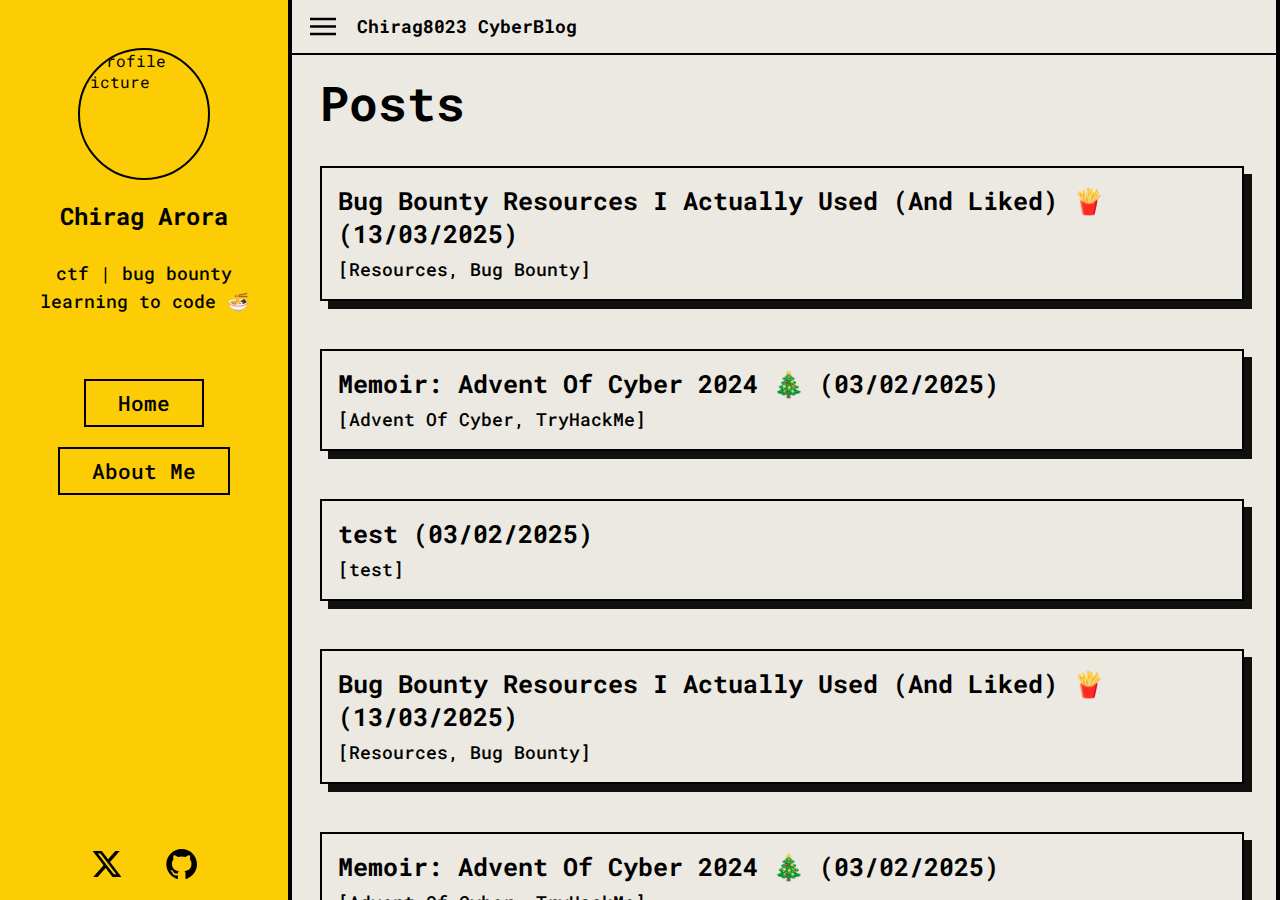
==== index.html @ 1779d4e7 "first commit" ====
<!DOCTYPE html>
<html lang="en">

<head>
    <meta charset="UTF-8">
    <meta name="viewport" content="width=device-width, initial-scale=1.0">
    <title>Chirag8023 CyberBlog</title>
    <link rel="icon" href="/assets/images/favicon.ico" type="image/x-icon">
    <link rel="stylesheet" href="https://fonts.googleapis.com/css2?family=Roboto+Mono:ital,wght@0,100..700;1,100..700&display=swap">
    <link rel="stylesheet" href="/assets/style.css">
</head>

<body>
    <div class="container">
        <aside class="sidebar">
            <img src="https://avatars.githubusercontent.com/u/84070677?v=4" alt="Profile Picture" class="profile-pic">
            <h2>Chirag Arora</h2>
            <p>ctf | bug bounty <br> learning to code 🍜</p>
            <nav>
                <ul>
                    <li><a href="/">Home</a></li>
                    <li><a href="/aboutme/">About Me</a></li>
                </ul>
            </nav>
            <div class="social-links">
                <a href="https://x.com/Chirag8023" target="_blank"><img src="/assets/images/x.svg"></a>
                <a href="https://github.com/Chirag8023" target="_blank"><img src="/assets/images/github.svg"></a>
            </div>
        </aside>

        <main class="content">
            <div class="header">
                <button class="burger-btn" onclick="toggleSidebar()"><img src="/assets/images/hamburger.svg" style="width: 1.6rem;"></button>
                Chirag8023 CyberBlog
            </div>
            <div class="main-content">
                <h1 style="font-size: 3rem; margin: 0;" id="main-content-heading">Posts</h1>
                <ul id="posts-list"></ul>
                <div id="post-content"></div>
                <div id="pagination"></div>

                <footer>
                    <span style="font-size: 22px;">©</span> 2025 Made with ♥️ by Chirag Arora
                </footer>
            </div>
        </main>
    </div>

    <script src="/assets/script.js"></script>
</body>

</html>
---- assets/style.css ----
html,
body {
    margin: 0;
    padding: 0;
    width: 100%;
    height: 100%;
    display: flex;
    font-family: 'Roboto Mono', monospace;
    -webkit-font-smoothing: antialiased;
    -moz-osx-font-smoothing: grayscale;
    transform: translate3d(0, 0, 0);
}

/* Width of the scrollbar */
::-webkit-scrollbar {
    width: 15px;
}

/* Track (the background of the scrollbar) */
::-webkit-scrollbar-track {
    background: #0000;
    border-radius: 0px;
}

/* Handle (the moving part) */
::-webkit-scrollbar-thumb {
    background: #fccd04;
    border: 2px solid #000;
    border-radius: 10px;
}

/* Handle on hover */
::-webkit-scrollbar-thumb:hover {
    background: #555;
}

::-webkit-scrollbar-thumb:active {
    background: #000;
}

.container {
    display: flex;
    width: 100%;
    height: 100vh;
    position: relative;
}

.sidebar {
    flex: 2;
    padding: 1rem;
    padding-top: 3rem;
    background-color: #fccd04;
    border-right: 4px solid #000;
    display: flex;
    flex-direction: column;
    align-items: center;
    width: 16rem;
    position: absolute;
    top: 0;
    left: 0;
    bottom: 0;
    transition: transform 0.3s ease-in-out;
    z-index: 1;
}

.sidebar.hide {
    transform: translateX(-100%);
    overflow: hidden;
}

.profile-pic {
    width: 8rem;
    height: 8rem;
    border-radius: 50%;
    border: 2px solid #000;
    margin-bottom: 10px;
}

.sidebar h2 {
    font-size: 1.5rem;
    margin: 10px 0;
}

.sidebar p {
    text-align: center;
    font-weight: 480;
    line-height: 1.8rem;
    font-size: 1.1rem;
    margin-bottom: 20px;
}

.sidebar nav ul {
    margin-top: 2rem;
    list-style: none;
    padding: 0;
    display: flex;
    flex-direction: column;
    align-items: center;
}

.sidebar nav ul li {
    margin: 20px 0;
}

.sidebar nav ul li a {
    text-decoration: none;
    color: #000;
    background-color: #0000;
    font-weight: 500;
    font-size: 1.3rem;
    border: 2px solid #000;
    padding: 0.5rem 2rem;
    transition: background-color 0.1s ease-in-out, color 0.1s ease-in-out;
}

.sidebar nav ul li a:hover {
    background-color: #000;
    color: #fff;
}

.social-links {
    margin-top: auto;
}

.social-links a:not(:last-child) {
    margin-right: 2rem;
}

.content {
    display: flex;
    flex-direction: column;
    flex: 9;
    background-color: #ebe9e1;
    overflow-y: auto;
    min-height: 100vh;
    border-right: 4px solid #000;
    margin-left: 18rem;
    transition: margin-left 0.3s ease-in-out;
}

.content.hide {
    margin-left: 0;
}

.header {
    background-color: #ebe9e1;
    border-bottom: 2px solid #000;
    display: flex;
    align-items: center;
    padding: 0.8rem 1rem;
    font-weight: 700;
    font-size: 1.1rem;
}

.burger-btn {
    background: none;
    border: none;
    font-size: 24px;
    font-weight: 800;
    cursor: pointer;
    margin-right: 15px;
    display: flex;
}

.main-content {
    display: flex;
    flex-direction: column;
    padding: 1rem 2rem;
    flex: 1;
    overflow-y: auto;
    font-size: 20px;
    font-weight: 450;
}

#posts-list {
    margin-top: 0;
    flex: 1;
    padding: 0;
    font-size: 20px;
}

#post-content {
    flex: 1;
}

#blog-text {
    margin-bottom: 2rem;
}

#blog-text img {
    max-width: 90%;
}

.general-btn {
    font-family: 'Roboto Mono', monospace;
    margin-bottom: 15px;
    padding: 0.1rem 1rem;
    font-size: 18px;
    background: #0000;
    color: #000;
    font-weight: 500;
    border: 2px solid #000;
    cursor: pointer;
    display: flex;
    align-items: center;
    gap: 0.3rem;
    transition: background-color 0.1s ease-in-out, color 0.1s ease-in-out;
}

.general-btn:hover {
    background-color: #000;
    color: #fff;
}

footer {
    color: #202020;
    margin-top: 2rem;
    text-align: center;
    font-size: 15px;
    font-weight: 600;
}
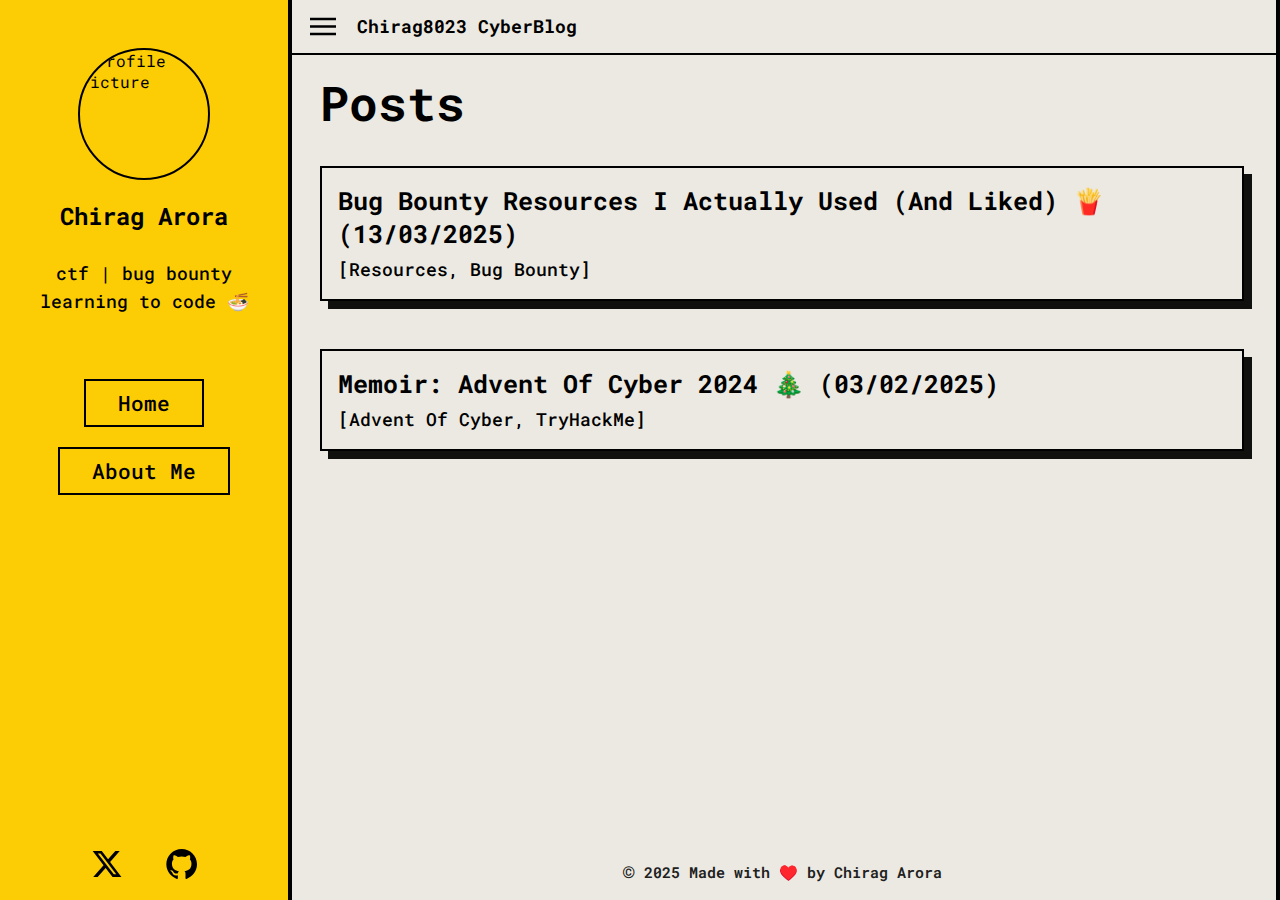
==== commit 8c543299: "applying security best practices" ====
--- a/index.html
+++ b/index.html
@@ -4,6 +4,7 @@
 <head>
     <meta charset="UTF-8">
     <meta name="viewport" content="width=device-width, initial-scale=1.0">
+    <meta http-equiv="Content-Security-Policy" content="frame-ancestors 'none';">
     <title>Chirag8023 CyberBlog</title>
     <link rel="icon" href="/assets/images/favicon.ico" type="image/x-icon">
     <link rel="stylesheet" href="https://fonts.googleapis.com/css2?family=Roboto+Mono:ital,wght@0,100..700;1,100..700&display=swap">
@@ -23,8 +24,8 @@
                 </ul>
             </nav>
             <div class="social-links">
-                <a href="https://x.com/Chirag8023" target="_blank"><img src="/assets/images/x.svg"></a>
-                <a href="https://github.com/Chirag8023" target="_blank"><img src="/assets/images/github.svg"></a>
+                <a href="https://x.com/Chirag8023" target="_blank" rel="noopener noreferrer"><img src="/assets/images/x.svg"></a>
+                <a href="https://github.com/Chirag8023" target="_blank" rel="noopener noreferrer"><img src="/assets/images/github.svg"></a>
             </div>
         </aside>
 
@@ -34,7 +35,7 @@
                 Chirag8023 CyberBlog
             </div>
             <div class="main-content">
-                <h1 style="font-size: 3rem; margin: 0;" id="main-content-heading">Posts</h1>
+                <h1 style="font-size: 3rem; margin: 0;">Posts</h1>
                 <ul id="posts-list"></ul>
                 <div id="post-content"></div>
                 <div id="pagination"></div>
